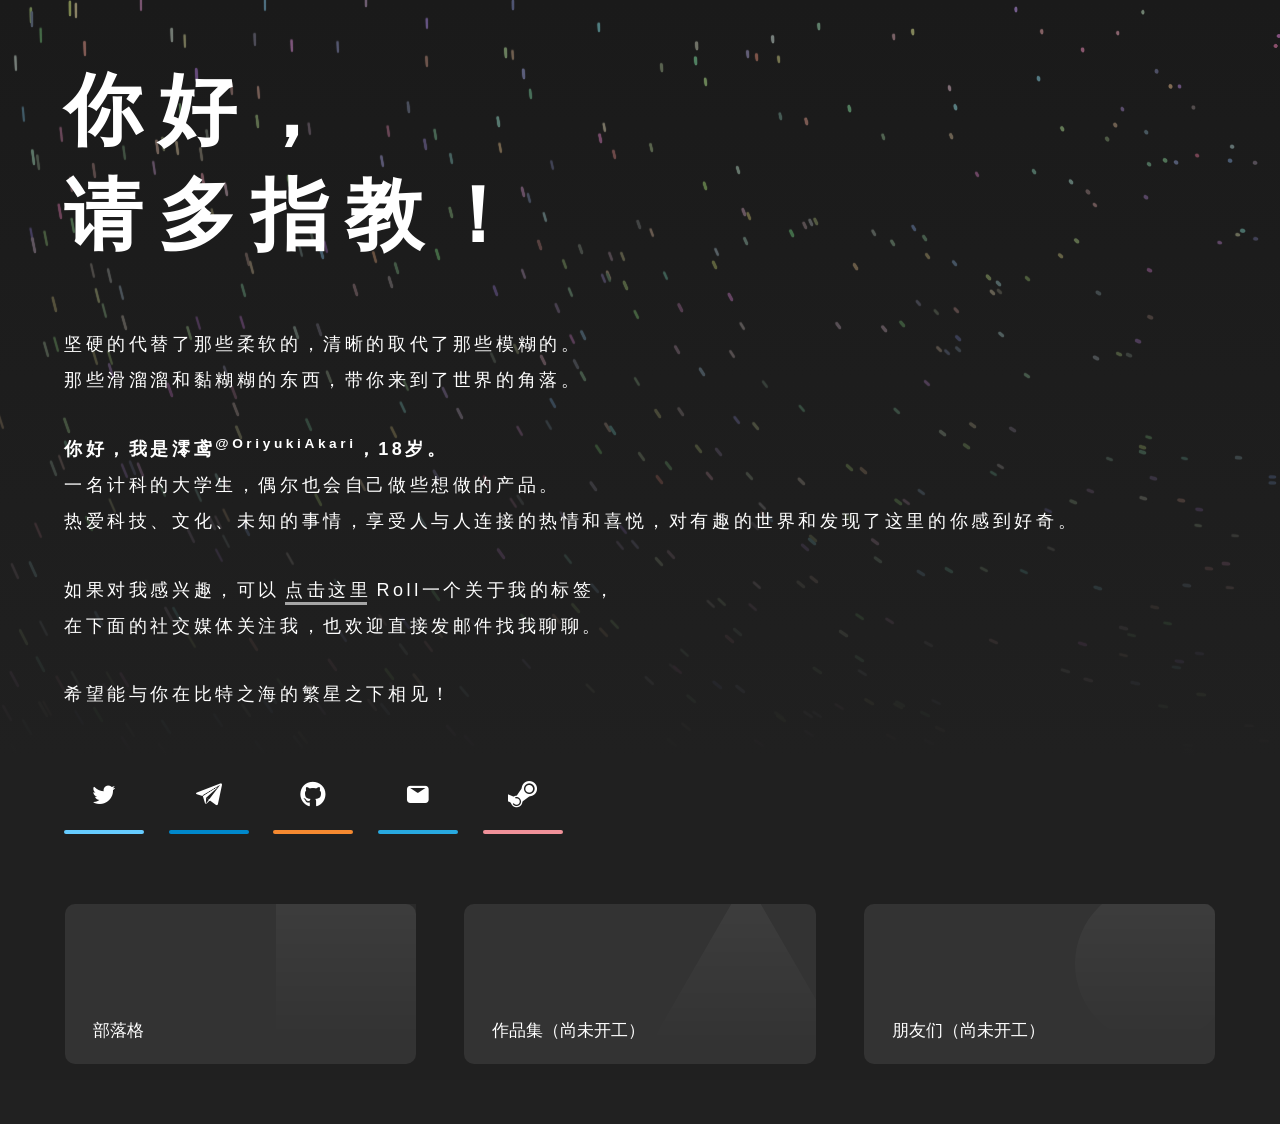
==== index.html @ d2e4a72d "Add files via upload" ====
<!DOCTYPE html>
<html lang="en">

<head>
    <meta charset="UTF-8">
    <meta http-equiv="X-UA-Compatible" content="IE=Edge">
    <meta name="viewport" id="viewport" content="width=device-width, initial-scale=1">

    <title>澪鸢 / OriyukiAkari - Akari.Fun</title>
    <meta name="description" content="鸢の个人名片">
    <meta name="keywords" content="澪鸢 OriyukiAkari 名片 个人网站 博客">
    <link rel="apple-touch-icon-precomposed" href="./source/storage/avatar.jpg">

    <link rel="stylesheet" type="text/css" href="./source/h.css">
    <link rel="stylesheet" type="text/css" href="./source/akari.css">
    <!-- Global site tag (gtag.js) - Google Analytics -->
    <script async src="https://www.googletagmanager.com/gtag/js?id=UA-137340638-1"></script>
    <script>
        window.dataLayer = window.dataLayer || [];

        function gtag() {
            dataLayer.push(arguments);
        }
        gtag('js', new Date());
        gtag('config', 'UA-137340638-1');
        var _hmt = _hmt || [];
        (function() {
            var hm = document.createElement("script");
            hm.src = "https://hm.baidu.com/hm.js?d2e16b57e8db1b5b59b24e954fa2b23d";
            var s = document.getElementsByTagName("script")[0];
            s.parentNode.insertBefore(hm, s);
        })();
    </script>
</head>

<body>
    <div class="background">
        <canvas id="startrack"></canvas>
        <div class="cover"></div>
    </div>
    <div class="main">
        <div class="ch intro">
            <div class="container">
                <div class="hello">
                    <!-- <img src="./source/img/avatar.jpg" class="avatar" /> -->
                    <h1 id="slogan">...</h1>
                </div>
                <div class="readme">
                
                    <p>
                        坚硬的代替了那些柔软的，清晰的取代了那些模糊的。<br> 那些滑溜溜和黏糊糊的东西，带你来到了世界的角落。
                    </p>
                    <p>
                        <span class="b">你好，我是澪鸢<sup>@OriyukiAkari</sup>，18岁。</span><br> 一名计科的大学生，偶尔也会自己做些想做的产品。
                        <br> 热爱科技、文化、未知的事情，享受人与人连接的热情和喜悦，对有趣的世界和发现了这里的你感到好奇。
                    </p>
                    <p>
                        如果对我感兴趣，可以<a href="javascript:rollOnce()">点击这里</a>Roll一个关于我的标签，<br> 在下面的社交媒体关注我，也欢迎直接发邮件找我聊聊。
                    </p>
                    <div class="roll-tag"></div>
                    <p>希望能与你在比特之海的繁星之下相见！</p>
                </div>



                <div class="find-me">
                    <a class="item" href="https://twitter.com/OriyukiAkari" target="_blank">
                        <i class="neko-icon icon-twitter"></i>
                        <span>Twitter</span>
                    </a>
                    <a class="item" href="https://t.me/OriyukiAkari" target="_blank">
                        <i class="neko-icon icon-telegram"></i>
                        <span>Telegram</span>
                    </a>
                    <a class="item" href="https://github.com/OriyukiAkari" target="_blank">
                        <i class="neko-icon icon-github"></i>
                        <span>Github</span>
                    </a>
                    <a class="item" href="mailto:i@mail.akari.fun" target="_blank">
                        <i class="neko-icon icon-email"></i>
                        <span>eMail</span>
                    </a>
                    <a class="item" href="https://steamcommunity.com/id/OriyukiAkari/" target="_blank">
                        <i class="neko-icon icon-steam"></i>
                        <span>Steam</span>
                    </a>
                </div>

            </div>
        </div>

        <div class="ch clear">
            <div class="container">
                <div class="enter-list">
                    <a class="item" href="https://blog.akari.fun/">
                        <div class="text">部落格</div>
                        <div class="bg">
                            <div class="square">
                                <svg width="100" height="100" preserveAspectRatio="xMidYMid meet" viewBox="0 0 100 100" fill="none" xmlns="http://www.w3.org/2000/svg">
									<rect width="100" height="100" rx="10" fill="url(#paint0_linear)"/>
									<defs>
									<linearGradient id="paint0_linear" x1="50" y1="0" x2="50" y2="100" gradientUnits="userSpaceOnUse">
									<stop stop-color="white"/>
									<stop offset="1" stop-color="white" stop-opacity="0"/>
									</linearGradient>
									</defs>
									</svg>
                            </div>

                        </div>
                    </a>
                    <a class="item" href="">
                        <div class="text">作品集（尚未开工）</div>
                        <div class="bg">
                            <div class="triangle">
                                <svg width="116" height="103" preserveAspectRatio="xMidYMid meet" viewBox="0 0 116 103" fill="none" xmlns="http://www.w3.org/2000/svg">
									<path d="M49.3397 5.00001C53.1887 -1.66666 62.8113 -1.66667 66.6603 5L114.292 87.5C118.141 94.1667 113.329 102.5 105.631 102.5H10.3686C2.67061 102.5 -2.14065 94.1667 1.70835 87.5L49.3397 5.00001Z" fill="url(#paint0_linear)"/>
									<defs>
									<linearGradient id="paint0_linear" x1="58" y1="0.5" x2="58" y2="104" gradientUnits="userSpaceOnUse">
									<stop stop-color="white"/>
									<stop offset="1" stop-color="white" stop-opacity="0"/>
									<stop offset="1" stop-color="white" stop-opacity="0"/>
									</linearGradient>
									</defs>
									</svg>
                            </div>
                        </div>
                    </a>
                    <a class="item" href="javascript:nav('friends')">
                        <div class="text">朋友们（尚未开工）</div>
                        <div class="bg">
                            <div class="rounded">
                                <svg width="100" height="100" preserveAspectRatio="xMidYMid meet" viewBox="0 0 100 100" fill="none" xmlns="http://www.w3.org/2000/svg">
									<circle cx="50" cy="50" r="50" fill="url(#paint0_linear)"/>
									<defs>
									<linearGradient id="paint0_linear" x1="50" y1="0" x2="50" y2="100" gradientUnits="userSpaceOnUse">
									<stop stop-color="white"/>
									<stop offset="1" stop-color="white" stop-opacity="0"/>
									</linearGradient>
									</defs>
									</svg>

                            </div>
                        </div>
                    </a>
                </div>
            </div>
        </div>
    </div>
    <div class="gate ch gate-friends">
        <div class="container links">
            <div class="ch-content">
                <div class="clear">

                    <a href="" target="_blank">
                        <div class="item">
                            <div class="avatar">
                                <img src="./source/storage/">
                            </div>
                            <div class="inner">
                                <h5></h5>
                                <p></p>
                            </div>
                        </div>
                    </a>

                    <a href="" target="_blank">
                        <div class="item">
                            <div class="avatar">
                                <img src="./source/storage/">
                            </div>
                            <div class="inner">
                                <h5></h5>
                                <p></p>
                            </div>
                        </div>
                    </a>
                    
                    <a href="" target="_blank">
                        <div class="item">
                            <div class="avatar">
                                <img src="./source/storage/">
                            </div>
                            <div class="inner">
                                <h5></h5>
                                <p></p>
                            </div>
                        </div>
                    </a>
                    <a href="" target="_blank">
                        <div class="item">
                            <div class="avatar">
                                <img src="./source/storage/">
                            </div>
                            <div class="inner">
                                <h5></h5>
                                <p></p>
                            </div>
                        </div>
                    </a>

                </div>
                <div class="clear" style="margin-top: 30px;">
                </div>
            </div>
        </div>
    </div>
    </div>
    <script src="./source/zepto.min.js"></script>
    <script src="./source/page.js"></script>
</body>
</html>
---- source/h.css ----
* {
    padding: 0;
    margin: 0;
    transition-timing-function: cubic-bezier(.19, 1, .22, 1);
}

body {
    font-family: Helvetica, Tahoma, Arial, "Microsoft YaHei", "微软雅黑", SimSun, "宋体", Heiti, "黑体", sans-serif;
    ;
    -webkit-font-smoothing: antialiased;
    color: #fff;
    line-height: 2;
    padding: 0 5%;
    background-color: #212121;
    font-size: 17px;
    overflow-x: hidden;
}

::selection {
    background: rgba(255, 255, 255, .08);
}

.intro {
    position: relative;
}

.clear:after {
    content: "";
    display: block;
    height: 0;
    visibility: hidden;
    clear: both;
}

.chatbox>.line {
    display: none;
}

#startrack {
    position: absolute;
    top: 0;
    left: 0;
    height: 100%;
    width: 100%;
    opacity: .5;
    object-fit: cover;
}

.background {
    position: absolute;
    top: 0;
    left: 0;
    width: 100vw;
    height: 120vh;
}

.background .cover {
    position: absolute;
    bottom: 00%;
    left: 0;
    height: 100%;
    width: 100%;
    background: linear-gradient(to top, rgba(32, 32, 32, 1) 30%, rgba(32, 32, 32, 0) 100%);
}

@keyframes bg {
    0% {
        transform: rotate(0deg);
        border-radius: 0;
    }
    50% {
        transform: rotate(180deg);
        border-radius: 0;
    }
    100% {
        transform: rotate(360deg);
        border-radius: 0;
    }
}

@-webkit-keyframes bg {
    0% {
        transform: rotate(0deg);
        border-radius: 0;
    }
    50% {
        transform: rotate(180deg);
        border-radius: 0;
    }
    100% {
        transform: rotate(360deg);
        border-radius: 0;
    }
}

@-ms-keyframes bg {
    0% {
        transform: rotate(0deg);
        border-radius: 0;
    }
    50% {
        transform: rotate(180deg);
        border-radius: 0;
    }
    100% {
        transform: rotate(360deg);
        border-radius: 0;
    }
}

@-moz-keyframes bg {
    0% {
        transform: rotate(0deg);
        border-radius: 0;
    }
    50% {
        transform: rotate(180deg);
        border-radius: 0;
    }
    100% {
        transform: rotate(360deg);
        border-radius: 0;
    }
}

.ch {
    width: 100%;
    padding-bottom: 60px;
    animation: fadedown 1s cubic-bezier(.19, 1, .22, 1);
    -webkit-animation: fadedown 1s cubic-bezier(.19, 1, .22, 1);
    -ms-animation: fadedown 1s cubic-bezier(.19, 1, .22, 1);
    -moz-animation: fadedown 1s cubic-bezier(.19, 1, .22, 1);
}

.ch h2.chtitle {
    padding-bottom: 30px;
    font-size: 26px;
    letter-spacing: .2em;
    color: rgba(255, 255, 255, .5);
}

.ch h2.chtitle span {
    color: #fff;
}

.ch h2.chtitle:after {
    content: '';
    display: block;
    width: 10%;
    height: 5px;
    background-color: rgba(255, 255, 255, .5);
    margin-top: 30px;
}

@keyframes fadedown {
    0% {
        opacity: 0;
        transform: translateY(-50px);
    }
    100% {
        opacity: 1;
        transform: translateY(0);
    }
}

@-webkit-keyframes fadedown {
    0% {
        opacity: 0;
        transform: translateY(-50px);
    }
    100% {
        opacity: 1;
        transform: translateY(0);
    }
}

@-ms-keyframes fadedown {
    0% {
        opacity: 0;
        transform: translateY(-50px);
    }
    100% {
        opacity: 1;
        transform: translateY(0);
    }
}

@-moz-keyframes fadedown {
    0% {
        opacity: 0;
        transform: translateY(-50px);
    }
    100% {
        opacity: 1;
        transform: translateY(0);
    }
}

.container {
    position: relative;
    margin: 0 auto;
    height: 100%;
    max-width: 1800px;
}

.intro {
    color: #fff;
}

.intro .container {
    animation: fadedown 3.5s cubic-bezier(.19, 1, .22, 1);
    -webkit-animation: fadedown 3.5s cubic-bezier(.19, 1, .22, 1);
    -ms-animation: fadedown 3.5s cubic-bezier(.19, 1, .22, 1);
    -moz-animation: fadedown 3.5s cubic-bezier(.19, 1, .22, 1);
}

.hello {
    padding: 5% 0;
}

.hello h1 {
    font-size: 78px;
    letter-spacing: .2em;
    font-weight: 1000;
    line-height: 1.35em;
}

.hello .avatar {
    height: 150px;
    width: 150px;
    border-radius: 100%;
    float: left;
    margin-right: 50px;
}

.readme {
    font-size: 18px;
    letter-spacing: .2em;
}

.readme sup {
    font-size: .76em;
}

.readme p {
    margin-bottom: 1.8em;
}

.readme a {
    position: relative;
    color: #fff;
    margin: 0 5px;
    text-decoration: none;
    transition: .3s all;
}

.readme a::after {
    content: "";
    position: absolute;
    bottom: -5px;
    left: 0;
    width: 95%;
    height: 3px;
    background-color: rgba(255, 255, 255, .6);
    transition: .1s all;
}

.readme a:hover::after {
    background-color: rgba(255, 255, 255, 1);
    height: 5px;
}

.readme .b {
    font-weight: bold;
}

ul.skill li .progress div {
    animation: progressin 7s;
    -webkit-animation: progressin 7s;
    -ms-animation: progressin 7s;
    -moz-animation: progressin 7s;
}

@keyframes progressin {
    from {
        width: 0;
    }
}

@-webkit-keyframes progressin {
    from {
        width: 0;
    }
}

@-ms-keyframes progressin {
    from {
        width: 0;
    }
}

@-moz-keyframes progressin {
    from {
        width: 0;
    }
}

.links a {
    color: #fff;
    text-decoration: none;
}

.gate-friends {
    display: none;
}

.gate .container {
    background-color: #333;
    border-radius: 10px;
}

.ch-content {
    padding: 0 2%;
}

.gate .links .item {
    margin: 5px 0;
    padding: 15px 1.5%;
    float: left;
    width: 22%;
    height: 60px;
    transition: .2s all;
    opacity: .85;
}

.gate .links .item.akarin {
    opacity: .58;
}

.gate .links .item:hover {
    opacity: 1;
    border-radius: 5px;
    background-color: rgba(255, 255, 255, .25);
    transform: translateY(-5px);
    box-shadow: 0 3px 20px rgba(0, 0, 0, .28);
    animation: index-link-active 1s cubic-bezier(0.315, 0.605, 0.375, 0.925) forwards;
}

.gate .links .item .avatar {
    float: left;
    height: 60px;
    line-height: 60px;
    width: 60px;
    border-radius: 100%;
    text-align: center;
    margin-right: 15px;
    background-color: #353535;
    overflow: hidden;
}

.gate .links .item .avatar i {
    font-size: 24px;
}

.gate .links .item .avatar img {
    height: 60px;
    max-width: 60px;
    border-radius: 100%;
}

.gate .links .item .inner h5 {
    font-weight: normal;
    font-size: 17px;
}

.gate .links .item .inner p {
    font-size: 12px;
    color: rgba(255, 255, 255, .6);
}

.gate .links .item .inner h5,
.gate .links .item .inner p {
    white-space: nowrap;
    overflow: hidden;
    text-overflow: ellipsis;
}

.footer {
    letter-spacing: .3em;
}

.footer a {
    color: inherit;
    text-decoration: none;
}

.footer a:hover {
    text-decoration: underline;
}

.footer h3 {
    font-weight: normal;
    font-size: 20px;
    margin: 6px 0;
}

.footer p {
    font-size: 12px;
    opacity: .3;
}

.footer p.c {
    margin-top: 20px;
    letter-spacing: .1em;
}

.find-me a {
    text-decoration: none;
    color: #fff;
}

.find-me .item {
    display: inline-block;
    width: 80px;
    height: 80px;
    line-height: 80px;
    position: relative;
    text-align: center;
    transition: .2s all;
    position: relative;
    margin: 10px 20px 10px 0;
}

.find-me .item i {
    position: relative;
    display: inline-block;
    font-size: 26px;
    z-index: 2;
    transition: .3s all;
}

.find-me .item span {
    font-size: 12px;
    display: block;
    position: absolute;
    bottom: 0px;
    left: 0;
    width: 80px;
    height: auto;
    line-height: 1;
    z-index: 2;
    opacity: 0;
    transition: .3s all;
}

.find-me .item:hover span {
    opacity: .6;
    bottom: 16px;
}

.find-me .item:hover i {
    transform: translateY(-10px);
}

.find-me .item::after {
    content: '';
    display: block;
    position: absolute;
    bottom: 0;
    left: 0;
    height: 4px;
    width: 100%;
    background-color: #333;
    transition: .2s all;
    border-radius: 2px;
    z-index: 0;
}

.find-me .item:nth-child(1)::after {
    background-color: #66ccff;
}

.find-me .item:nth-child(2)::after {
    background-color: #0088cc;
}

.find-me .item:nth-child(3)::after {
    background-color: #F58930;
}

.find-me .item:nth-child(4)::after {
    background-color: #28a9e0;
}

.find-me .item:nth-child(5)::after {
    background-color: #f09199;
}

.find-me .item:nth-child(6)::after {
    background-color: #f12d35;
}

.find-me .item:nth-child(7)::after {
    background-color: #555;
}

.find-me .item:nth-child(8)::after {
    background-color: #b600ff;
}

.find-me .item:hover {
    transform: translateY(-3px);
}

.find-me .item:hover::after {
    height: 100%;
    border-radius: 10px;
}

.roll-tag {
    display: none;
    transition: .1s all;
    width: 100%;
    position: relative;
    height: 80px;
    margin-bottom: 10px;
}

.roll-tag.active {
    display: inline-block;
}

.roll-tag span {
    position: absolute;
    animation: tag-entering 0.1s ease-in-out;
    box-shadow: 0 0 20px rgba(0, 0, 0, .28);
    background-color: #333;
    border-radius: 10px;
    padding: 10px 20px;
    display: inline-block;
    white-space: nowrap;
    transform-origin: center left;
}

.roll-tag span::before {
    content: '#';
    margin-right: 5px;
    display: inline;
}

.roll-tag span.removing {
    animation: tag-removing 0.1s ease-in-out;
}

.enter-list {
    margin-left: -2%;
    margin-right: -2%;
}

.enter-list .item {
    position: relative;
    float: left;
    margin: 0 2%;
    width: 29.33%;
    display: block;
    color: #fff;
    text-decoration: none;
    height: 160px;
    background-color: #333;
    border-radius: 10px;
    transition: .2s all;
}

.enter-list .item:hover {
    background-color: #383838;
    transform: translateY(-5px);
    animation: index-link-active 1s cubic-bezier(0.315, 0.605, 0.375, 0.925) forwards;
}

.enter-list .item .text {
    position: absolute;
    bottom: 10%;
    left: 8%;
}

.enter-list .item .bg {
    position: absolute;
    height: 100%;
    width: 100%;
    overflow: hidden;
}

.enter-list .item .bg div {
    height: 100%;
    width: 100%;
}

.enter-list .item .bg svg {
    position: absolute;
    right: -20px;
    top: -20px;
    height: 160px;
    width: 160px;
    opacity: .05;
}

.enter-list .item .bg .triangle svg {
    height: 180px;
    width: 180px;
}

.enter-list .item .bg .square svg {
    animation: spin-icon 15s linear infinite;
}

.enter-list .item .bg .triangle svg {
    animation: spin-icon 30s linear infinite;
}

.enter-list .item .bg .rounded svg {
    animation: spin-icon 20s linear infinite;
}

@keyframes spin-icon {
    0% {
        transform: rotate(0);
    }
    100% {
        transform: rotate(360deg);
    }
}

@keyframes tag-entering {
    0% {
        transform: translateY(-10px);
        opacity: 0;
    }
    100% {
        opacity: 1;
        transform: translateY(0px);
    }
}

@keyframes tag-removing {
    0% {
        transform: translateY(0px);
        opacity: 1;
    }
    100% {
        opacity: 0;
        transform: translateY(10px);
    }
}

@keyframes loading-point {
    0% {
        opacity: .8;
    }
    50% {
        opacity: .25;
    }
    100% {
        opacity: 8;
    }
}

@keyframes error {
    0% {
        transform: translateX(0)
    }
    25% {
        transform: translateX(-2px)
    }
    50% {
        transform: translateX(0)
    }
    75% {
        transform: translateX(2px)
    }
    100% {
        transform: translateX(0)
    }
}

@keyframes index-link-active {
    0% {
        transform: perspective(1600px) rotateX(0) rotateY(0) translateZ(0);
    }
    16% {
        transform: perspective(1600px) rotateX(10deg) rotateY(5deg) translateZ(32px);
    }
    100% {
        transform: perspective(1600px) rotateX(0) rotateY(0) translateZ(65px);
    }
}

.gate .links .item {
    width: 30.333%;
}

@media screen and (min-width: 1400px) {
    .container {
        width: 80%;
    }
    .gate .links .item {
        width: 22%;
    }
}

@media screen and (max-width: 700px) {
    body,
    html {
        min-width: 0;
        font-size: 15px;
    }
    .container {
        width: auto;
        margin: 0;
    }
    div.el span {
        display: block;
        width: 60%;
        left: 0;
        top: 75px;
        margin-left: 0;
        margin: 0 auto;
        margin-top: -40%;
    }
    .ch {
        padding: 20px 0;
    }
    .hello h1 {
        font-size: 40px;
    }
    .readme {
        font-size: 15px;
    }
    .roll-tag {
        height: 60px;
    }
    .roll-tag span {
        white-space: normal;
        display: block;
    }
    .enter-list .item {
        float: none;
        width: auto;
        margin-bottom: 20px;
        height: 100px;
    }
    .gate .links .item {
        width: 47%;
        margin: 0;
        padding: 15px 1.5%;
        height: auto;
    }
    .gate .links .item .avatar {
        height: 40px;
        line-height: 40px;
        width: 40px;
        margin-right: 10px;
    }
    .gate .links .item .avatar img {
        height: 40px;
        max-width: 40px;
    }
    .gate .links .item .inner {
        line-height: 1.5;
        padding: 0;
    }
    .gate .links .item .inner h5 {
        font-size: 15px;
    }
    .footer {
        padding-bottom: 100px;
    }
    .footer h3 {
        letter-spacing: .1em;
    }
    .footer p {
        letter-spacing: .2em;
    }
}
---- source/akari.css ----
@font-face {font-family: "neko-icon";
    src: url('nekotora.eot?t=1615226849119'); /* IE9 */
    src: url('nekotora.eot?t=1615226849119#iefix') format('embedded-opentype'), /* IE6-IE8 */
    url('[data-uri]') format('woff2'),
    url('nekotora.woff?t=1615226849119') format('woff'),
    url('nekotora.ttf?t=1615226849119') format('truetype'), /* chrome, firefox, opera, Safari, Android, iOS 4.2+ */
    url('nekotora.svg?t=1615226849119#neko-icon') format('svg'); /* iOS 4.1- */
  }
  
  .neko-icon {
    font-family: "neko-icon" !important;
    font-size: 16px;
    font-style: normal;
    -webkit-font-smoothing: antialiased;
    -moz-osx-font-smoothing: grayscale;
  }
  
  .icon-steam:before {
    content: "\e602";
  }
  
  .icon-music:before {
    content: "\e601";
  }
  
  .icon-telegram:before {
    content: "\e65f";
  }
  
  .icon-email:before {
    content: "\e61d";
  }
  
  .icon-douban:before {
    content: "\e707";
  }
  
  .icon-wechat:before {
    content: "\e6b4";
  }
  
  .icon-weibo:before {
    content: "\e882";
  }
  
  .icon-bookmark:before {
    content: "\e780";
  }
  
  .icon-instagram:before {
    content: "\e6fc";
  }
  
  .icon-qq:before {
    content: "\e746";
  }
  
  .icon-bilibili:before {
    content: "\e75c";
  }
  
  .icon-twitter:before {
    content: "\e9b2";
  }
  
  .icon-link:before {
    content: "\e6c5";
  }
  
  .icon-github:before {
    content: "\e600";
  }
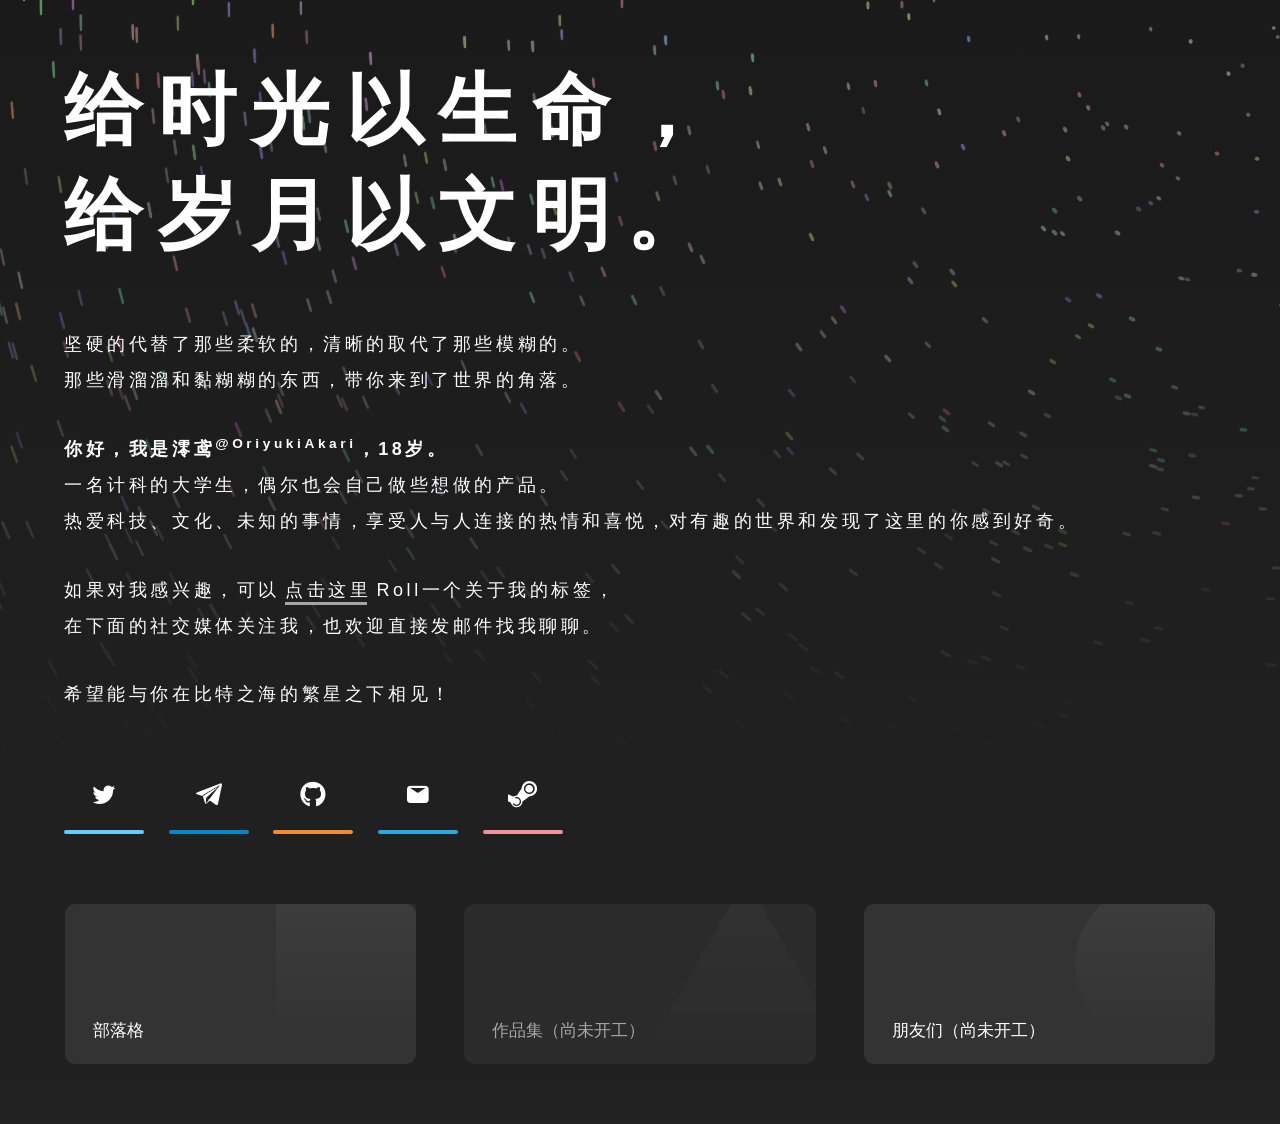
==== commit 7e93aee5: "修复页面问题：星空性能、空友链、失效统计等 - 星空画布限制缓存尺寸，4K 屏不再占用数百 MB；去掉画布外的无效星星 - 窗口尺寸变化时重建星空；支持 prefers-reduced-motion " ====
--- a/index.html
+++ b/index.html
@@ -1,5 +1,5 @@
 <!DOCTYPE html>
-<html lang="en">
+<html lang="zh-CN">
 
 <head>
     <meta charset="UTF-8">
@@ -13,16 +13,7 @@
 
     <link rel="stylesheet" type="text/css" href="./source/h.css">
     <link rel="stylesheet" type="text/css" href="./source/akari.css">
-    <!-- Global site tag (gtag.js) - Google Analytics -->
-    <script async src="https://www.googletagmanager.com/gtag/js?id=UA-137340638-1"></script>
     <script>
-        window.dataLayer = window.dataLayer || [];
-
-        function gtag() {
-            dataLayer.push(arguments);
-        }
-        gtag('js', new Date());
-        gtag('config', 'UA-137340638-1');
         var _hmt = _hmt || [];
         (function() {
             var hm = document.createElement("script");
@@ -35,7 +26,7 @@
 
 <body>
     <div class="background">
-        <canvas id="startrack"></canvas>
+        <canvas id="startrack" aria-hidden="true"></canvas>
         <div class="cover"></div>
     </div>
     <div class="main">
@@ -55,7 +46,7 @@
                         <br> 热爱科技、文化、未知的事情，享受人与人连接的热情和喜悦，对有趣的世界和发现了这里的你感到好奇。
                     </p>
                     <p>
-                        如果对我感兴趣，可以<a href="javascript:rollOnce()">点击这里</a>Roll一个关于我的标签，<br> 在下面的社交媒体关注我，也欢迎直接发邮件找我聊聊。
+                        如果对我感兴趣，可以<a href="javascript:void(0)" onclick="rollOnce()">点击这里</a>Roll一个关于我的标签，<br> 在下面的社交媒体关注我，也欢迎直接发邮件找我聊聊。
                     </p>
                     <div class="roll-tag"></div>
                     <p>希望能与你在比特之海的繁星之下相见！</p>
@@ -64,23 +55,23 @@
 
 
                 <div class="find-me">
-                    <a class="item" href="https://twitter.com/OriyukiAkari" target="_blank">
+                    <a class="item" href="https://twitter.com/OriyukiAkari" target="_blank" rel="noopener">
                         <i class="neko-icon icon-twitter"></i>
                         <span>Twitter</span>
                     </a>
-                    <a class="item" href="https://t.me/OriyukiAkari" target="_blank">
+                    <a class="item" href="https://t.me/OriyukiAkari" target="_blank" rel="noopener">
                         <i class="neko-icon icon-telegram"></i>
                         <span>Telegram</span>
                     </a>
-                    <a class="item" href="https://github.com/OriyukiAkari" target="_blank">
+                    <a class="item" href="https://github.com/OriyukiAkari" target="_blank" rel="noopener">
                         <i class="neko-icon icon-github"></i>
                         <span>Github</span>
                     </a>
-                    <a class="item" href="mailto:i@mail.akari.fun" target="_blank">
+                    <a class="item" href="mailto:i@mail.akari.fun">
                         <i class="neko-icon icon-email"></i>
                         <span>eMail</span>
                     </a>
-                    <a class="item" href="https://steamcommunity.com/id/OriyukiAkari/" target="_blank">
+                    <a class="item" href="https://steamcommunity.com/id/OriyukiAkari/" target="_blank" rel="noopener">
                         <i class="neko-icon icon-steam"></i>
                         <span>Steam</span>
                     </a>
@@ -97,9 +88,9 @@
                         <div class="bg">
                             <div class="square">
                                 <svg width="100" height="100" preserveAspectRatio="xMidYMid meet" viewBox="0 0 100 100" fill="none" xmlns="http://www.w3.org/2000/svg">
-									<rect width="100" height="100" rx="10" fill="url(#paint0_linear)"/>
+									<rect width="100" height="100" rx="10" fill="url(#grad-square)"/>
 									<defs>
-									<linearGradient id="paint0_linear" x1="50" y1="0" x2="50" y2="100" gradientUnits="userSpaceOnUse">
+									<linearGradient id="grad-square" x1="50" y1="0" x2="50" y2="100" gradientUnits="userSpaceOnUse">
 									<stop stop-color="white"/>
 									<stop offset="1" stop-color="white" stop-opacity="0"/>
 									</linearGradient>
@@ -109,16 +100,15 @@
 
                         </div>
                     </a>
-                    <a class="item" href="">
+                    <a class="item disabled" aria-disabled="true">
                         <div class="text">作品集（尚未开工）</div>
                         <div class="bg">
                             <div class="triangle">
                                 <svg width="116" height="103" preserveAspectRatio="xMidYMid meet" viewBox="0 0 116 103" fill="none" xmlns="http://www.w3.org/2000/svg">
-									<path d="M49.3397 5.00001C53.1887 -1.66666 62.8113 -1.66667 66.6603 5L114.292 87.5C118.141 94.1667 113.329 102.5 105.631 102.5H10.3686C2.67061 102.5 -2.14065 94.1667 1.70835 87.5L49.3397 5.00001Z" fill="url(#paint0_linear)"/>
+									<path d="M49.3397 5.00001C53.1887 -1.66666 62.8113 -1.66667 66.6603 5L114.292 87.5C118.141 94.1667 113.329 102.5 105.631 102.5H10.3686C2.67061 102.5 -2.14065 94.1667 1.70835 87.5L49.3397 5.00001Z" fill="url(#grad-triangle)"/>
 									<defs>
-									<linearGradient id="paint0_linear" x1="58" y1="0.5" x2="58" y2="104" gradientUnits="userSpaceOnUse">
+									<linearGradient id="grad-triangle" x1="58" y1="0.5" x2="58" y2="104" gradientUnits="userSpaceOnUse">
 									<stop stop-color="white"/>
-									<stop offset="1" stop-color="white" stop-opacity="0"/>
 									<stop offset="1" stop-color="white" stop-opacity="0"/>
 									</linearGradient>
 									</defs>
@@ -126,14 +116,14 @@
                             </div>
                         </div>
                     </a>
-                    <a class="item" href="javascript:nav('friends')">
+                    <a class="item" href="javascript:void(0)" onclick="nav('friends')">
                         <div class="text">朋友们（尚未开工）</div>
                         <div class="bg">
                             <div class="rounded">
                                 <svg width="100" height="100" preserveAspectRatio="xMidYMid meet" viewBox="0 0 100 100" fill="none" xmlns="http://www.w3.org/2000/svg">
-									<circle cx="50" cy="50" r="50" fill="url(#paint0_linear)"/>
+									<circle cx="50" cy="50" r="50" fill="url(#grad-rounded)"/>
 									<defs>
-									<linearGradient id="paint0_linear" x1="50" y1="0" x2="50" y2="100" gradientUnits="userSpaceOnUse">
+									<linearGradient id="grad-rounded" x1="50" y1="0" x2="50" y2="100" gradientUnits="userSpaceOnUse">
 									<stop stop-color="white"/>
 									<stop offset="1" stop-color="white" stop-opacity="0"/>
 									</linearGradient>
@@ -151,62 +141,22 @@
         <div class="container links">
             <div class="ch-content">
                 <div class="clear">
-
-                    <a href="" target="_blank">
+                    <p class="placeholder">友链还在整理中，敬请期待～</p>
+                    <!-- 友链模板：
+                    <a href="https://example.com/" target="_blank" rel="noopener">
                         <div class="item">
-                            <div class="avatar">
-                                <img src="./source/storage/">
-                            </div>
-                            <div class="inner">
-                                <h5></h5>
-                                <p></p>
-                            </div>
+                            <div class="avatar"><img src="./source/storage/xxx.jpg" alt="名字"></div>
+                            <div class="inner"><h5>名字</h5><p>一句话介绍</p></div>
                         </div>
                     </a>
-
-                    <a href="" target="_blank">
-                        <div class="item">
-                            <div class="avatar">
-                                <img src="./source/storage/">
-                            </div>
-                            <div class="inner">
-                                <h5></h5>
-                                <p></p>
-                            </div>
-                        </div>
-                    </a>
-                    
-                    <a href="" target="_blank">
-                        <div class="item">
-                            <div class="avatar">
-                                <img src="./source/storage/">
-                            </div>
-                            <div class="inner">
-                                <h5></h5>
-                                <p></p>
-                            </div>
-                        </div>
-                    </a>
-                    <a href="" target="_blank">
-                        <div class="item">
-                            <div class="avatar">
-                                <img src="./source/storage/">
-                            </div>
-                            <div class="inner">
-                                <h5></h5>
-                                <p></p>
-                            </div>
-                        </div>
-                    </a>
-
+                    -->
                 </div>
                 <div class="clear" style="margin-top: 30px;">
                 </div>
             </div>
         </div>
     </div>
-    </div>
     <script src="./source/zepto.min.js"></script>
     <script src="./source/page.js"></script>
 </body>
-</html>+</html>
--- a/source/h.css
+++ b/source/h.css
@@ -577,6 +577,23 @@
     animation: index-link-active 1s cubic-bezier(0.315, 0.605, 0.375, 0.925) forwards;
 }
 
+.enter-list .item.disabled {
+    cursor: default;
+    opacity: .6;
+}
+
+.enter-list .item.disabled:hover {
+    background-color: #333;
+    transform: none;
+    animation: none;
+}
+
+.gate .links .placeholder {
+    padding: 20px 0;
+    color: rgba(255, 255, 255, .6);
+    letter-spacing: .1em;
+}
+
 .enter-list .item .text {
     position: absolute;
     bottom: 10%;
@@ -780,4 +797,4 @@
     .footer p {
         letter-spacing: .2em;
     }
-}+}
--- a/source/akari.css
+++ b/source/akari.css
@@ -1,10 +1,5 @@
 @font-face {font-family: "neko-icon";
-    src: url('nekotora.eot?t=1615226849119'); /* IE9 */
-    src: url('nekotora.eot?t=1615226849119#iefix') format('embedded-opentype'), /* IE6-IE8 */
-    url('[data-uri]') format('woff2'),
-    url('nekotora.woff?t=1615226849119') format('woff'),
-    url('nekotora.ttf?t=1615226849119') format('truetype'), /* chrome, firefox, opera, Safari, Android, iOS 4.2+ */
-    url('nekotora.svg?t=1615226849119#neko-icon') format('svg'); /* iOS 4.1- */
+    src:     url('[data-uri]') format('woff2');
   }
   
   .neko-icon {
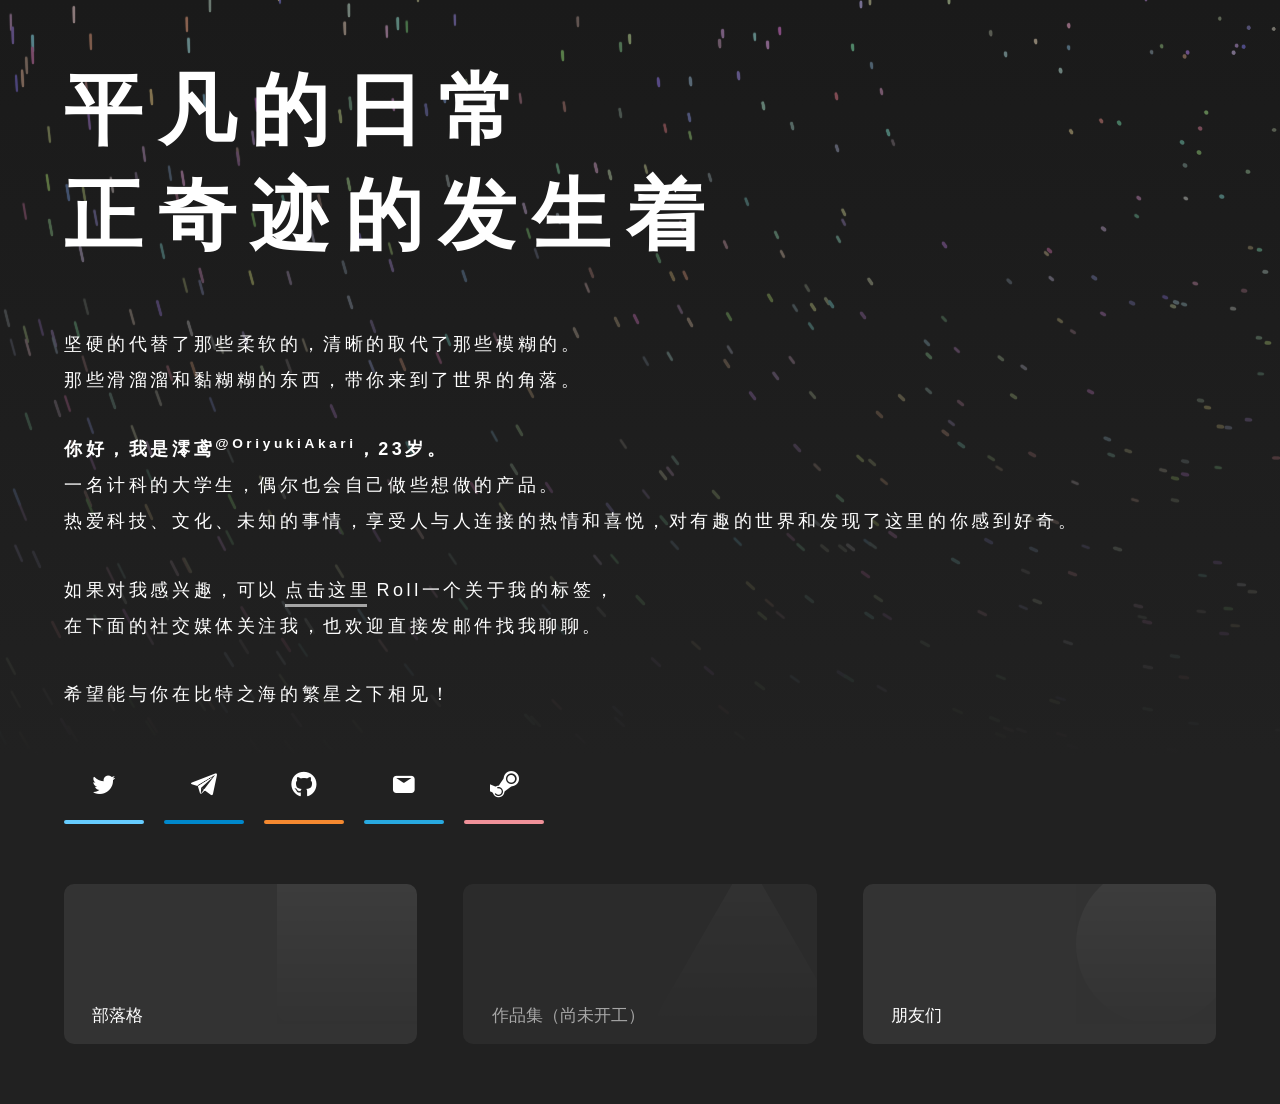
==== commit 827ba317: "重写网站代码 - 去掉 zepto，改为原生 JS；文案、标签、友链、生日集中到 main.js 顶部的 CONFIG - 年龄按生日自动计算，不再写死 - 两个 CSS 合并重写：CSS 变量、gr" ====
--- a/index.html
+++ b/index.html
@@ -1,162 +1,117 @@
-<!DOCTYPE html>
-<html lang="zh-CN">
-
-<head>
-    <meta charset="UTF-8">
-    <meta http-equiv="X-UA-Compatible" content="IE=Edge">
-    <meta name="viewport" id="viewport" content="width=device-width, initial-scale=1">
-
-    <title>澪鸢 / OriyukiAkari - Akari.Fun</title>
-    <meta name="description" content="鸢の个人名片">
-    <meta name="keywords" content="澪鸢 OriyukiAkari 名片 个人网站 博客">
-    <link rel="apple-touch-icon-precomposed" href="./source/storage/avatar.jpg">
-
-    <link rel="stylesheet" type="text/css" href="./source/h.css">
-    <link rel="stylesheet" type="text/css" href="./source/akari.css">
-    <script>
-        var _hmt = _hmt || [];
-        (function() {
-            var hm = document.createElement("script");
-            hm.src = "https://hm.baidu.com/hm.js?d2e16b57e8db1b5b59b24e954fa2b23d";
-            var s = document.getElementsByTagName("script")[0];
-            s.parentNode.insertBefore(hm, s);
-        })();
-    </script>
-</head>
-
-<body>
-    <div class="background">
-        <canvas id="startrack" aria-hidden="true"></canvas>
-        <div class="cover"></div>
-    </div>
-    <div class="main">
-        <div class="ch intro">
-            <div class="container">
-                <div class="hello">
-                    <!-- <img src="./source/img/avatar.jpg" class="avatar" /> -->
-                    <h1 id="slogan">...</h1>
-                </div>
-                <div class="readme">
-                
-                    <p>
-                        坚硬的代替了那些柔软的，清晰的取代了那些模糊的。<br> 那些滑溜溜和黏糊糊的东西，带你来到了世界的角落。
-                    </p>
-                    <p>
-                        <span class="b">你好，我是澪鸢<sup>@OriyukiAkari</sup>，18岁。</span><br> 一名计科的大学生，偶尔也会自己做些想做的产品。
-                        <br> 热爱科技、文化、未知的事情，享受人与人连接的热情和喜悦，对有趣的世界和发现了这里的你感到好奇。
-                    </p>
-                    <p>
-                        如果对我感兴趣，可以<a href="javascript:void(0)" onclick="rollOnce()">点击这里</a>Roll一个关于我的标签，<br> 在下面的社交媒体关注我，也欢迎直接发邮件找我聊聊。
-                    </p>
-                    <div class="roll-tag"></div>
-                    <p>希望能与你在比特之海的繁星之下相见！</p>
-                </div>
-
-
-
-                <div class="find-me">
-                    <a class="item" href="https://twitter.com/OriyukiAkari" target="_blank" rel="noopener">
-                        <i class="neko-icon icon-twitter"></i>
-                        <span>Twitter</span>
-                    </a>
-                    <a class="item" href="https://t.me/OriyukiAkari" target="_blank" rel="noopener">
-                        <i class="neko-icon icon-telegram"></i>
-                        <span>Telegram</span>
-                    </a>
-                    <a class="item" href="https://github.com/OriyukiAkari" target="_blank" rel="noopener">
-                        <i class="neko-icon icon-github"></i>
-                        <span>Github</span>
-                    </a>
-                    <a class="item" href="mailto:i@mail.akari.fun">
-                        <i class="neko-icon icon-email"></i>
-                        <span>eMail</span>
-                    </a>
-                    <a class="item" href="https://steamcommunity.com/id/OriyukiAkari/" target="_blank" rel="noopener">
-                        <i class="neko-icon icon-steam"></i>
-                        <span>Steam</span>
-                    </a>
-                </div>
-
-            </div>
-        </div>
-
-        <div class="ch clear">
-            <div class="container">
-                <div class="enter-list">
-                    <a class="item" href="https://blog.akari.fun/">
-                        <div class="text">部落格</div>
-                        <div class="bg">
-                            <div class="square">
-                                <svg width="100" height="100" preserveAspectRatio="xMidYMid meet" viewBox="0 0 100 100" fill="none" xmlns="http://www.w3.org/2000/svg">
-									<rect width="100" height="100" rx="10" fill="url(#grad-square)"/>
-									<defs>
-									<linearGradient id="grad-square" x1="50" y1="0" x2="50" y2="100" gradientUnits="userSpaceOnUse">
-									<stop stop-color="white"/>
-									<stop offset="1" stop-color="white" stop-opacity="0"/>
-									</linearGradient>
-									</defs>
-									</svg>
-                            </div>
-
-                        </div>
-                    </a>
-                    <a class="item disabled" aria-disabled="true">
-                        <div class="text">作品集（尚未开工）</div>
-                        <div class="bg">
-                            <div class="triangle">
-                                <svg width="116" height="103" preserveAspectRatio="xMidYMid meet" viewBox="0 0 116 103" fill="none" xmlns="http://www.w3.org/2000/svg">
-									<path d="M49.3397 5.00001C53.1887 -1.66666 62.8113 -1.66667 66.6603 5L114.292 87.5C118.141 94.1667 113.329 102.5 105.631 102.5H10.3686C2.67061 102.5 -2.14065 94.1667 1.70835 87.5L49.3397 5.00001Z" fill="url(#grad-triangle)"/>
-									<defs>
-									<linearGradient id="grad-triangle" x1="58" y1="0.5" x2="58" y2="104" gradientUnits="userSpaceOnUse">
-									<stop stop-color="white"/>
-									<stop offset="1" stop-color="white" stop-opacity="0"/>
-									</linearGradient>
-									</defs>
-									</svg>
-                            </div>
-                        </div>
-                    </a>
-                    <a class="item" href="javascript:void(0)" onclick="nav('friends')">
-                        <div class="text">朋友们（尚未开工）</div>
-                        <div class="bg">
-                            <div class="rounded">
-                                <svg width="100" height="100" preserveAspectRatio="xMidYMid meet" viewBox="0 0 100 100" fill="none" xmlns="http://www.w3.org/2000/svg">
-									<circle cx="50" cy="50" r="50" fill="url(#grad-rounded)"/>
-									<defs>
-									<linearGradient id="grad-rounded" x1="50" y1="0" x2="50" y2="100" gradientUnits="userSpaceOnUse">
-									<stop stop-color="white"/>
-									<stop offset="1" stop-color="white" stop-opacity="0"/>
-									</linearGradient>
-									</defs>
-									</svg>
-
-                            </div>
-                        </div>
-                    </a>
-                </div>
-            </div>
-        </div>
-    </div>
-    <div class="gate ch gate-friends">
-        <div class="container links">
-            <div class="ch-content">
-                <div class="clear">
-                    <p class="placeholder">友链还在整理中，敬请期待～</p>
-                    <!-- 友链模板：
-                    <a href="https://example.com/" target="_blank" rel="noopener">
-                        <div class="item">
-                            <div class="avatar"><img src="./source/storage/xxx.jpg" alt="名字"></div>
-                            <div class="inner"><h5>名字</h5><p>一句话介绍</p></div>
-                        </div>
-                    </a>
-                    -->
-                </div>
-                <div class="clear" style="margin-top: 30px;">
-                </div>
-            </div>
-        </div>
-    </div>
-    <script src="./source/zepto.min.js"></script>
-    <script src="./source/page.js"></script>
-</body>
-</html>+<!DOCTYPE html>
+<html lang="zh-CN">
+
+<head>
+  <meta charset="UTF-8">
+  <meta name="viewport" content="width=device-width, initial-scale=1">
+  <meta name="color-scheme" content="dark">
+  <meta name="theme-color" content="#212121">
+
+  <title>澪鸢 / OriyukiAkari - Akari.Fun</title>
+  <meta name="description" content="鸢の个人名片">
+  <meta name="author" content="澪鸢 OriyukiAkari">
+
+  <meta property="og:type" content="website">
+  <meta property="og:title" content="澪鸢 / OriyukiAkari - Akari.Fun">
+  <meta property="og:description" content="鸢の个人名片">
+  <meta property="og:url" content="https://akari.fun/">
+  <meta property="og:image" content="https://akari.fun/assets/img/avatar.jpg">
+
+  <link rel="icon" href="./assets/img/avatar.jpg">
+  <link rel="apple-touch-icon" href="./assets/img/avatar.jpg">
+  <link rel="stylesheet" href="./assets/css/icons.css">
+  <link rel="stylesheet" href="./assets/css/style.css">
+  <script src="./assets/js/main.js" defer></script>
+</head>
+
+<body>
+  <div class="background" aria-hidden="true">
+    <canvas id="startrack"></canvas>
+  </div>
+
+  <main class="container">
+    <section class="section intro">
+      <h1 class="slogan" id="slogan">你好，<br>请多指教！</h1>
+
+      <div class="readme">
+        <p>
+          坚硬的代替了那些柔软的，清晰的取代了那些模糊的。<br>
+          那些滑溜溜和黏糊糊的东西，带你来到了世界的角落。
+        </p>
+        <p>
+          <strong>你好，我是澪鸢<sup>@OriyukiAkari</sup><span id="age"></span>。</strong><br>
+          一名计科的大学生，偶尔也会自己做些想做的产品。<br>
+          热爱科技、文化、未知的事情，享受人与人连接的热情和喜悦，对有趣的世界和发现了这里的你感到好奇。
+        </p>
+        <p>
+          如果对我感兴趣，可以<button type="button" class="text-link" id="roll-btn">点击这里</button>Roll一个关于我的标签，<br>
+          在下面的社交媒体关注我，也欢迎直接发邮件找我聊聊。
+        </p>
+        <div class="roll-tag" id="roll-tag" aria-live="polite" hidden></div>
+        <p>希望能与你在比特之海的繁星之下相见！</p>
+      </div>
+
+      <ul class="social">
+        <li><a href="https://x.com/OriyukiAkari" target="_blank" rel="noopener" style="--accent:#66ccff" aria-label="Twitter"><i class="icon icon-twitter"></i><span class="label">Twitter</span></a></li>
+        <li><a href="https://t.me/OriyukiAkari" target="_blank" rel="noopener" style="--accent:#0088cc" aria-label="Telegram"><i class="icon icon-telegram"></i><span class="label">Telegram</span></a></li>
+        <li><a href="https://github.com/OriyukiAkari" target="_blank" rel="noopener" style="--accent:#f58930" aria-label="GitHub"><i class="icon icon-github"></i><span class="label">GitHub</span></a></li>
+        <li><a href="mailto:i@mail.akari.fun" style="--accent:#28a9e0" aria-label="Email"><i class="icon icon-email"></i><span class="label">eMail</span></a></li>
+        <li><a href="https://steamcommunity.com/id/OriyukiAkari/" target="_blank" rel="noopener" style="--accent:#f09199" aria-label="Steam"><i class="icon icon-steam"></i><span class="label">Steam</span></a></li>
+      </ul>
+    </section>
+
+    <section class="section">
+      <ul class="entries">
+        <li>
+          <a class="entry entry-square" href="https://blog.akari.fun/">
+            <span class="name">部落格</span>
+            <svg viewBox="0 0 100 100" aria-hidden="true">
+              <defs>
+                <linearGradient id="fade-square" x1="0" y1="0" x2="0" y2="1">
+                  <stop offset="0" stop-color="#fff" />
+                  <stop offset="1" stop-color="#fff" stop-opacity="0" />
+                </linearGradient>
+              </defs>
+              <rect width="100" height="100" rx="10" fill="url(#fade-square)" />
+            </svg>
+          </a>
+        </li>
+        <li>
+          <span class="entry entry-triangle disabled" aria-disabled="true">
+            <span class="name">作品集（尚未开工）</span>
+            <svg viewBox="0 0 116 103" aria-hidden="true">
+              <defs>
+                <linearGradient id="fade-triangle" x1="0" y1="0" x2="0" y2="1">
+                  <stop offset="0" stop-color="#fff" />
+                  <stop offset="1" stop-color="#fff" stop-opacity="0" />
+                </linearGradient>
+              </defs>
+              <path d="M49.34 5C53.19-1.67 62.81-1.67 66.66 5l47.63 82.5c3.85 6.67-.96 15-8.66 15H10.37c-7.7 0-12.51-8.33-8.66-15L49.34 5Z" fill="url(#fade-triangle)" />
+            </svg>
+          </span>
+        </li>
+        <li>
+          <button type="button" class="entry entry-rounded" id="friends-btn" aria-expanded="false" aria-controls="friends">
+            <span class="name">朋友们</span>
+            <svg viewBox="0 0 100 100" aria-hidden="true">
+              <defs>
+                <linearGradient id="fade-rounded" x1="0" y1="0" x2="0" y2="1">
+                  <stop offset="0" stop-color="#fff" />
+                  <stop offset="1" stop-color="#fff" stop-opacity="0" />
+                </linearGradient>
+              </defs>
+              <circle cx="50" cy="50" r="50" fill="url(#fade-rounded)" />
+            </svg>
+          </button>
+        </li>
+      </ul>
+
+      <div class="friends" id="friends" hidden>
+        <ul class="friends-list" id="friends-list"></ul>
+        <p class="friends-empty" id="friends-empty" hidden>友链还在整理中，敬请期待～</p>
+      </div>
+    </section>
+  </main>
+</body>
+
+</html>
--- a/assets/css/icons.css
+++ b/assets/css/icons.css
@@ -0,0 +1,21 @@
+/* 图标字体（只保留 woff2，内联） */
+@font-face {
+  font-family: "neko-icon";
+  src: url('[data-uri]') format('woff2');
+  font-display: block;
+}
+
+.icon {
+  font-family: "neko-icon" !important;
+  font-style: normal;
+  -webkit-font-smoothing: antialiased;
+  -moz-osx-font-smoothing: grayscale;
+}
+
+.icon-github::before { content: "\e600"; }
+.icon-steam::before { content: "\e602"; }
+.icon-email::before { content: "\e61d"; }
+.icon-telegram::before { content: "\e65f"; }
+.icon-twitter::before { content: "\e9b2"; }
+.icon-bilibili::before { content: "\e75c"; }
+.icon-link::before { content: "\e6c5"; }
--- a/assets/css/style.css
+++ b/assets/css/style.css
@@ -0,0 +1,478 @@
+/* ============================================================
+   Akari.Fun — 主样式
+   ============================================================ */
+
+:root {
+  --bg: #212121;
+  --card: #333;
+  --card-hover: #383838;
+  --text: #fff;
+  --text-dim: rgba(255, 255, 255, .6);
+  --radius: 10px;
+  --ease-out: cubic-bezier(.19, 1, .22, 1);
+}
+
+*,
+*::before,
+*::after {
+  box-sizing: border-box;
+  margin: 0;
+  padding: 0;
+}
+
+html {
+  -webkit-text-size-adjust: 100%;
+}
+
+[hidden] {
+  display: none !important;
+}
+
+body {
+  font-family: Helvetica, Tahoma, Arial, "PingFang SC", "Hiragino Sans GB", "Microsoft YaHei", sans-serif;
+  font-size: 17px;
+  line-height: 2;
+  color: var(--text);
+  background-color: var(--bg);
+  padding: 0 5%;
+  overflow-x: hidden;
+  -webkit-font-smoothing: antialiased;
+}
+
+::selection {
+  background: rgba(255, 255, 255, .08);
+}
+
+a {
+  color: inherit;
+  text-decoration: none;
+}
+
+button {
+  font: inherit;
+  color: inherit;
+  background: none;
+  border: 0;
+  cursor: pointer;
+}
+
+/* ---------- 背景星轨 ---------- */
+
+.background {
+  position: absolute;
+  inset: 0 auto auto 0;
+  width: 100%;
+  height: 120vh;
+  pointer-events: none;
+  z-index: -1;
+}
+
+#startrack {
+  display: block;
+  width: 100%;
+  height: 100%;
+  opacity: .5;
+}
+
+.background::after {
+  content: "";
+  position: absolute;
+  inset: 0;
+  background: linear-gradient(to top, var(--bg) 30%, rgba(33, 33, 33, 0) 100%);
+}
+
+/* ---------- 布局 ---------- */
+
+.container {
+  position: relative;
+  max-width: 1800px;
+  margin: 0 auto;
+}
+
+.section {
+  padding-bottom: 60px;
+  animation: fade-down 1s var(--ease-out) both;
+}
+
+.intro {
+  animation-duration: 3.5s;
+}
+
+/* ---------- 介绍 ---------- */
+
+.slogan {
+  padding: 5% 0;
+  font-size: 78px;
+  font-weight: 900;
+  letter-spacing: .2em;
+  line-height: 1.35;
+}
+
+.readme {
+  font-size: 18px;
+  letter-spacing: .2em;
+}
+
+.readme p {
+  margin-bottom: 1.8em;
+}
+
+.readme sup {
+  font-size: .76em;
+}
+
+.readme strong {
+  font-weight: bold;
+}
+
+.text-link {
+  position: relative;
+  display: inline-block;
+  margin: 0 5px;
+  letter-spacing: inherit;
+  line-height: 1.3;
+  vertical-align: baseline;
+}
+
+.text-link::after {
+  content: "";
+  position: absolute;
+  left: 0;
+  bottom: -5px;
+  width: 95%;
+  height: 3px;
+  background-color: rgba(255, 255, 255, .6);
+  transition: .1s all;
+}
+
+.text-link:hover::after,
+.text-link:focus-visible::after {
+  height: 5px;
+  background-color: #fff;
+}
+
+/* ---------- Roll 标签 ---------- */
+
+.roll-tag {
+  position: relative;
+  height: 80px;
+  margin-bottom: 10px;
+}
+
+.roll-tag span {
+  position: absolute;
+  left: 0;
+  top: 0;
+  padding: 10px 20px;
+  white-space: nowrap;
+  background-color: var(--card);
+  border-radius: var(--radius);
+  box-shadow: 0 0 20px rgba(0, 0, 0, .28);
+  animation: tag-in .1s ease-in-out;
+}
+
+.roll-tag span::before {
+  content: "#";
+  margin-right: 5px;
+}
+
+.roll-tag span.leaving {
+  animation: tag-out .1s ease-in-out forwards;
+}
+
+/* ---------- 社交链接 ---------- */
+
+.social {
+  display: flex;
+  flex-wrap: wrap;
+  gap: 20px 20px;
+  list-style: none;
+}
+
+.social a {
+  position: relative;
+  display: block;
+  width: 80px;
+  height: 80px;
+  line-height: 80px;
+  text-align: center;
+  transition: .2s transform;
+}
+
+.social a::after {
+  content: "";
+  position: absolute;
+  left: 0;
+  bottom: 0;
+  width: 100%;
+  height: 4px;
+  border-radius: 2px;
+  background-color: var(--accent, #555);
+  transition: .2s all;
+  z-index: 0;
+}
+
+.social .icon {
+  position: relative;
+  display: inline-block;
+  font-size: 26px;
+  z-index: 1;
+  transition: .3s transform;
+}
+
+.social .label {
+  position: absolute;
+  left: 0;
+  bottom: 0;
+  width: 100%;
+  font-size: 12px;
+  line-height: 1;
+  opacity: 0;
+  z-index: 1;
+  transition: .3s all;
+}
+
+.social a:hover,
+.social a:focus-visible {
+  transform: translateY(-3px);
+}
+
+.social a:hover::after,
+.social a:focus-visible::after {
+  height: 100%;
+  border-radius: var(--radius);
+}
+
+.social a:hover .icon,
+.social a:focus-visible .icon {
+  transform: translateY(-10px);
+}
+
+.social a:hover .label,
+.social a:focus-visible .label {
+  opacity: .6;
+  bottom: 16px;
+}
+
+/* ---------- 入口卡片 ---------- */
+
+.entries {
+  display: grid;
+  grid-template-columns: repeat(3, 1fr);
+  gap: 4%;
+  list-style: none;
+}
+
+.entry {
+  position: relative;
+  display: block;
+  width: 100%;
+  height: 160px;
+  overflow: hidden;
+  text-align: left;
+  background-color: var(--card);
+  border-radius: var(--radius);
+  transition: .2s all;
+}
+
+.entry:not(.disabled):hover,
+.entry:not(.disabled):focus-visible {
+  background-color: var(--card-hover);
+  animation: tilt 1s cubic-bezier(.315, .605, .375, .925) forwards;
+}
+
+.entry.disabled {
+  cursor: default;
+  opacity: .6;
+}
+
+.entry .name {
+  position: absolute;
+  left: 8%;
+  bottom: 10%;
+  line-height: 1.5;
+}
+
+.entry svg {
+  position: absolute;
+  top: -20px;
+  right: -20px;
+  width: 160px;
+  height: 160px;
+  opacity: .05;
+  animation: spin 20s linear infinite;
+}
+
+.entry-square svg { animation-duration: 15s; }
+.entry-triangle svg { width: 180px; height: 180px; animation-duration: 30s; }
+
+/* ---------- 友链 ---------- */
+
+.friends {
+  margin-top: 60px;
+  padding: 20px 2%;
+  background-color: var(--card);
+  border-radius: var(--radius);
+}
+
+.friends-list {
+  display: grid;
+  grid-template-columns: repeat(auto-fill, minmax(220px, 1fr));
+  gap: 10px;
+  list-style: none;
+}
+
+.friend {
+  display: flex;
+  align-items: center;
+  gap: 15px;
+  padding: 15px;
+  border-radius: 5px;
+  opacity: .85;
+  transition: .2s all;
+}
+
+.friend:hover,
+.friend:focus-visible {
+  opacity: 1;
+  background-color: rgba(255, 255, 255, .25);
+  box-shadow: 0 3px 20px rgba(0, 0, 0, .28);
+  transform: translateY(-5px);
+}
+
+.friend img {
+  flex: none;
+  width: 60px;
+  height: 60px;
+  border-radius: 50%;
+  object-fit: cover;
+  background-color: #353535;
+}
+
+.friend .info {
+  min-width: 0;
+  line-height: 1.6;
+}
+
+.friend .info strong,
+.friend .info small {
+  display: block;
+  white-space: nowrap;
+  overflow: hidden;
+  text-overflow: ellipsis;
+}
+
+.friend .info strong {
+  font-weight: normal;
+}
+
+.friend .info small {
+  font-size: 12px;
+  color: var(--text-dim);
+}
+
+.friends-empty {
+  color: var(--text-dim);
+  letter-spacing: .1em;
+}
+
+/* ---------- 动画 ---------- */
+
+@keyframes fade-down {
+  from { opacity: 0; transform: translateY(-50px); }
+  to   { opacity: 1; transform: translateY(0); }
+}
+
+@keyframes spin {
+  to { transform: rotate(360deg); }
+}
+
+@keyframes tag-in {
+  from { opacity: 0; transform: translateY(-10px); }
+  to   { opacity: 1; transform: translateY(0); }
+}
+
+@keyframes tag-out {
+  from { opacity: 1; transform: translateY(0); }
+  to   { opacity: 0; transform: translateY(10px); }
+}
+
+@keyframes tilt {
+  0%   { transform: perspective(1600px) rotateX(0) rotateY(0) translateZ(0); }
+  16%  { transform: perspective(1600px) rotateX(10deg) rotateY(5deg) translateZ(32px); }
+  100% { transform: perspective(1600px) rotateX(0) rotateY(0) translateZ(65px) translateY(-5px); }
+}
+
+@media (prefers-reduced-motion: reduce) {
+  *,
+  *::before,
+  *::after {
+    animation-duration: 1ms !important;
+    animation-iteration-count: 1 !important;
+    transition-duration: 1ms !important;
+  }
+}
+
+/* ---------- 响应式 ---------- */
+
+@media (min-width: 1400px) {
+  .container {
+    width: 80%;
+  }
+}
+
+@media (max-width: 700px) {
+  body {
+    font-size: 15px;
+  }
+
+  .section {
+    padding: 20px 0;
+  }
+
+  .slogan {
+    font-size: 40px;
+  }
+
+  .readme {
+    font-size: 15px;
+  }
+
+  .roll-tag {
+    height: auto;
+    min-height: 60px;
+  }
+
+  .roll-tag span {
+    position: relative;
+    display: inline-block;
+    white-space: normal;
+  }
+
+  .roll-tag span.leaving {
+    display: none;
+  }
+
+  .entries {
+    grid-template-columns: 1fr;
+    gap: 20px;
+  }
+
+  .entry {
+    height: 100px;
+  }
+
+  .friends-list {
+    grid-template-columns: 1fr 1fr;
+  }
+
+  .friend {
+    gap: 10px;
+    padding: 10px;
+  }
+
+  .friend img {
+    width: 40px;
+    height: 40px;
+  }
+}
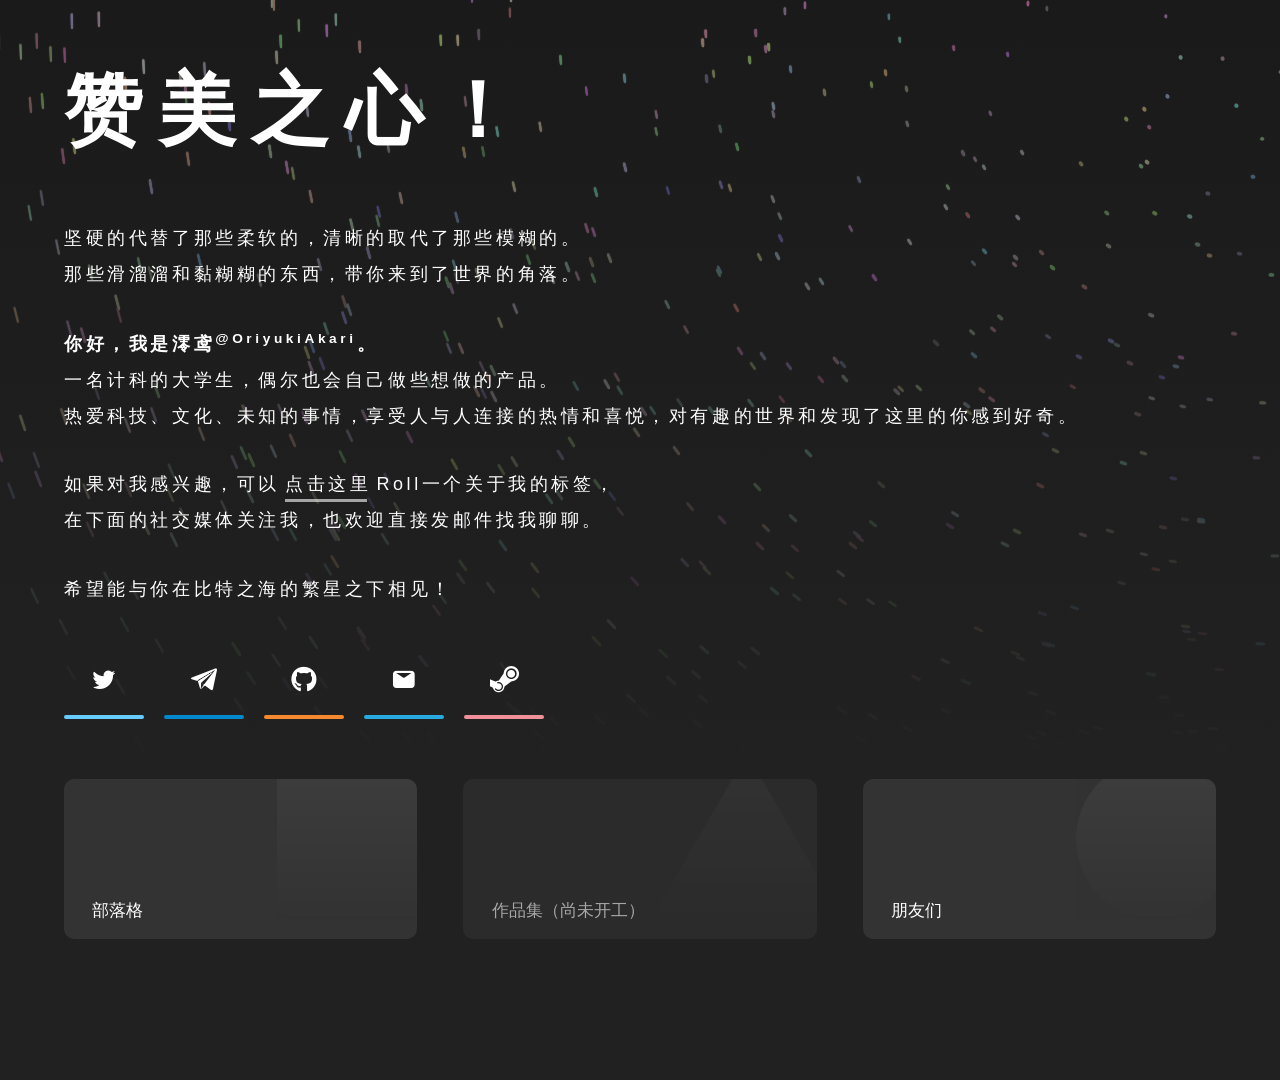
==== commit d36eb819: "审计补充：图标、分享信息、404 页、尺寸变化处理 - 头像压缩为 400px（87KB → 33KB），新增 favicon 与 apple-touch-icon - 补充 twitter:card" ====
--- a/index.html
+++ b/index.html
@@ -16,9 +16,11 @@
   <meta property="og:description" content="鸢の个人名片">
   <meta property="og:url" content="https://akari.fun/">
   <meta property="og:image" content="https://akari.fun/assets/img/avatar.jpg">
+  <meta name="twitter:card" content="summary">
+  <link rel="canonical" href="https://akari.fun/">
 
-  <link rel="icon" href="./assets/img/avatar.jpg">
-  <link rel="apple-touch-icon" href="./assets/img/avatar.jpg">
+  <link rel="icon" type="image/png" href="./assets/img/favicon.png">
+  <link rel="apple-touch-icon" href="./assets/img/apple-touch-icon.png">
   <link rel="stylesheet" href="./assets/css/icons.css">
   <link rel="stylesheet" href="./assets/css/style.css">
   <script src="./assets/js/main.js" defer></script>
